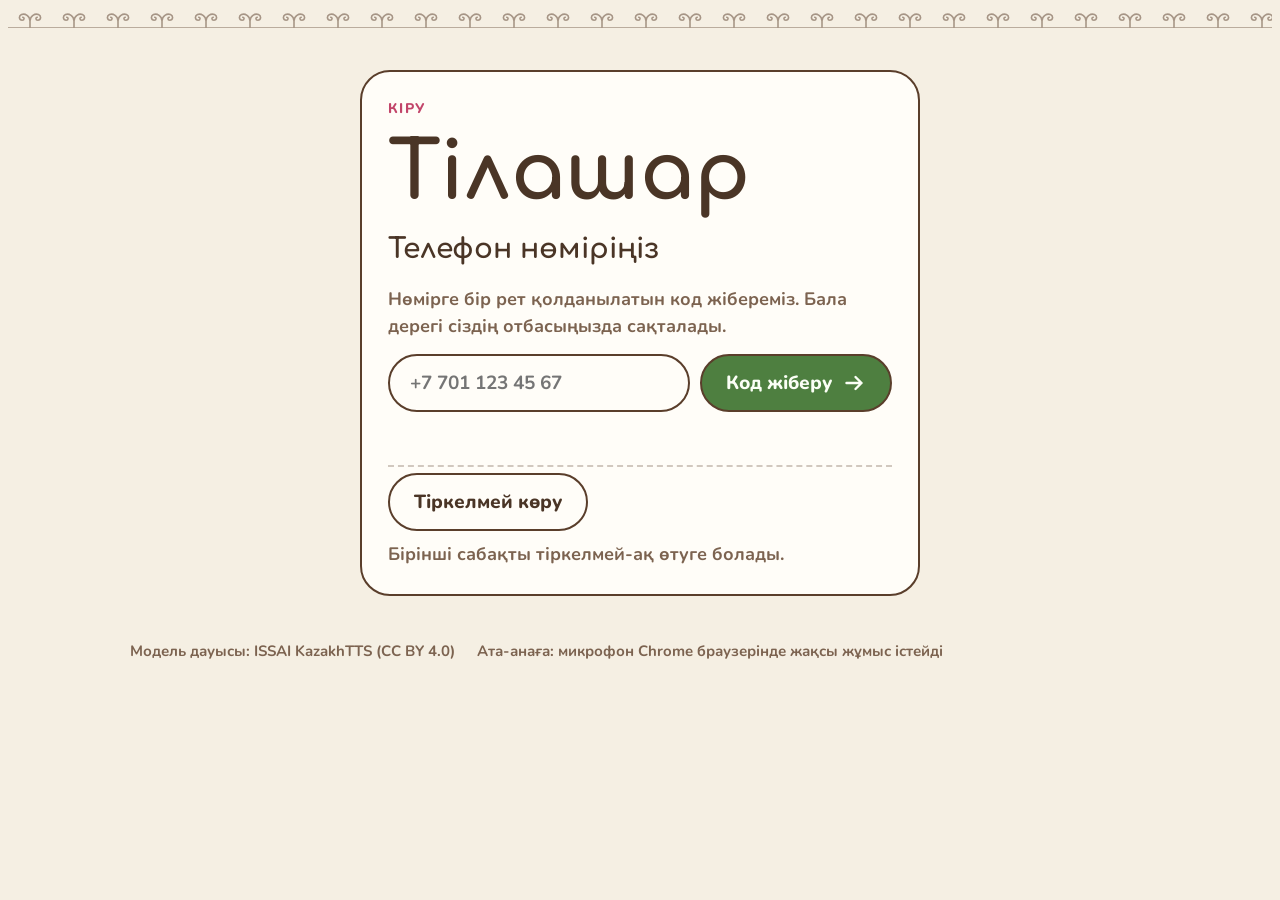
==== public/index.html @ acfb7457 "Деплой на Vercel: статика из public/, ASGI-точка входа, записи голоса в БД - web/ переименован в pub" ====
<!doctype html>
<html lang="kk">
<head>
<meta charset="utf-8">
<meta name="viewport" content="width=device-width,initial-scale=1,viewport-fit=cover">
<title>Тілашар</title>
<meta name="description" content="Балаларға арналған қазақ тілі: тыңда, қайтала, айт.">
<meta name="theme-color" content="#F5EFE3" media="(prefers-color-scheme: light)">
<meta name="theme-color" content="#221A16" media="(prefers-color-scheme: dark)">
<link rel="manifest" href="./manifest.webmanifest">
<link rel="icon" href="./icons/icon-192.svg" type="image/svg+xml">
<link rel="apple-touch-icon" href="./icons/icon-192.svg">
<link rel="preconnect" href="https://fonts.googleapis.com">
<link rel="preconnect" href="https://fonts.gstatic.com" crossorigin>
<link rel="stylesheet" href="https://fonts.googleapis.com/css2?family=Comfortaa:wght@600;700&family=Nunito:wght@600;700;800;900&display=swap">
<link rel="stylesheet" href="./styles.css">
<link rel="modulepreload" href="./src/main.js">
</head>
<body>
<div class="felt-band" aria-hidden="true"></div>
<div class="wrap">
  <main id="view" aria-live="polite"></main>
  <footer class="foot" id="foot"></footer>
</div>
<script type="module" src="./src/main.js"></script>
</body>
</html>
---- public/styles.css ----
:root{
  /* Ертегі — страница детской книги: тёплая бумага и коричневый контур */
  --ground:#F5EFE3; --surface:#FFFDF8; --surface-2:#F0E6D6;
  --ink:#4A3526; --ink-soft:#7C6350; --line:#5A3E2B; --hair:rgba(90,62,43,.28);
  --berry:#C2456A; --berry-ink:#FFF7F1; --moss:#4E7F40; --moss-ink:#FBFFF6;
  --ochre:#E9A13B; --ochre-ink:#3A2508; --ochre-text:#A96E06;
  --plum:#7E5AA0; --plum-ink:#FFF6FD; --good:#3F7F49; --star-off:#EDE2CF;
  --t-animals:#F6E3CB; --t-fruits:#F8DBD5; --t-colors:#E8E1F2; --t-numbers:#DFEDDC; --t-home:#DDE8F2; --t-nature:#E3EED6; --t-custom:#F2E1EC;
  --focus:#1B5FD1;
  /* палитра рисунков */
  --i1:#C2456A; --i2:#5B8C4A; --i3:#E9A13B; --i4:#4E86B8; --i5:#DFA96B;
  --i6:#8A5A3B; --i7:#FFF6E7; --i8:#8560A9; --i9:#8C9BB0; --i10:#EFA9B4;
  --display:"Comfortaa",system-ui,sans-serif;
  --body:"Nunito","Segoe UI",system-ui,-apple-system,sans-serif;
  --bw:2.5px;
}
@media (prefers-color-scheme: dark){
  :root:not([data-theme="light"]){
    --ground:#221A16; --surface:#2E2521; --surface-2:#3A2F28;
    --ink:#F6EBDB; --ink-soft:#C8B4A1; --line:#E9D6BC; --hair:rgba(233,214,188,.32);
    --berry:#E1789B; --berry-ink:#2A0F19; --moss:#86BE70; --moss-ink:#11240C;
    --ochre:#F2BA63; --ochre-ink:#2E1D04; --ochre-text:#F2BA63;
    --plum:#C298DE; --plum-ink:#22112E; --good:#8CC98C; --star-off:#4A3B30;
    --t-animals:#3E3122; --t-fruits:#402A2A; --t-colors:#312B3E; --t-numbers:#253522; --t-home:#22303E; --t-nature:#293620; --t-custom:#3A2A36;
    --focus:#8FB4FF;
    --i1:#E1789B; --i2:#84BD6E; --i3:#F2BA63; --i4:#7FB4DE; --i5:#E5BE90;
    --i6:#B88259; --i7:#F7ECDA; --i8:#B792DA; --i9:#AEBBCC; --i10:#F3BFC7;
  }
}
:root[data-theme="dark"]{
  --ground:#221A16; --surface:#2E2521; --surface-2:#3A2F28;
  --ink:#F6EBDB; --ink-soft:#C8B4A1; --line:#E9D6BC; --hair:rgba(233,214,188,.32);
  --berry:#E1789B; --berry-ink:#2A0F19; --moss:#86BE70; --moss-ink:#11240C;
  --ochre:#F2BA63; --ochre-ink:#2E1D04; --ochre-text:#F2BA63;
  --plum:#C298DE; --plum-ink:#22112E; --good:#8CC98C; --star-off:#4A3B30;
  --t-animals:#3E3122; --t-fruits:#402A2A; --t-colors:#312B3E; --t-numbers:#253522; --t-home:#22303E; --t-nature:#293620; --t-custom:#3A2A36;
  --focus:#8FB4FF;
  --i1:#E1789B; --i2:#84BD6E; --i3:#F2BA63; --i4:#7FB4DE; --i5:#E5BE90;
  --i6:#B88259; --i7:#F7ECDA; --i8:#B792DA; --i9:#AEBBCC; --i10:#F3BFC7;
}

*{box-sizing:border-box}
html,body{background:var(--ground);color:var(--ink)}
body{font-family:var(--body);font-size:18px;line-height:1.5;-webkit-font-smoothing:antialiased}
button,input{font:inherit;color:inherit}
.sr{position:absolute;width:1px;height:1px;overflow:hidden;clip:rect(0 0 0 0);white-space:nowrap}

/* Тонкая линия орнамента қошқар мүйіз вместо войлочной полосы */
.felt-band{height:26px;position:relative;background:var(--ground)}
.felt-band::before{content:"";position:absolute;inset:4px 0 6px;background:var(--line);opacity:.5;
  -webkit-mask:url("data:image/svg+xml,%3Csvg xmlns='http://www.w3.org/2000/svg' viewBox='0 0 44 18'%3E%3Cpath d='M22 17V10C22 5 17 2 13.5 3.6 10.3 5 11 9.3 14.2 9.3 16.6 9.3 16.6 6.3 14.7 6.3M22 10C22 5 27 2 30.5 3.6 33.7 5 33 9.3 29.8 9.3 27.4 9.3 27.4 6.3 29.3 6.3M0 17h44' fill='none' stroke='black' stroke-width='1.6' stroke-linecap='round'/%3E%3C/svg%3E") repeat-x left center/44px 18px;
  mask:url("data:image/svg+xml,%3Csvg xmlns='http://www.w3.org/2000/svg' viewBox='0 0 44 18'%3E%3Cpath d='M22 17V10C22 5 17 2 13.5 3.6 10.3 5 11 9.3 14.2 9.3 16.6 9.3 16.6 6.3 14.7 6.3M22 10C22 5 27 2 30.5 3.6 33.7 5 33 9.3 29.8 9.3 27.4 9.3 27.4 6.3 29.3 6.3M0 17h44' fill='none' stroke='black' stroke-width='1.6' stroke-linecap='round'/%3E%3C/svg%3E") repeat-x left center/44px 18px}

.wrap{max-width:1060px;margin:0 auto;padding-inline:20px;padding-block:26px 36px}

/* Лист бумаги в рамке */
.patch{position:relative;background:var(--surface);border:var(--bw) solid var(--line);border-radius:30px}

.eyebrow{margin:0;font-weight:800;font-size:14px;letter-spacing:.09em;text-transform:uppercase;color:var(--berry)}
h1{font-family:var(--display);font-weight:700;font-size:clamp(44px,8vw,80px);line-height:1.02;margin:8px 0 14px;text-wrap:balance}
h2{font-family:var(--display);font-weight:700;font-size:clamp(22px,3vw,28px);line-height:1.2;margin:0;text-wrap:balance}
h3{margin:0}

/* Рисунки */
.ill{width:70%;height:70%;display:block;overflow:visible}
.ill .f{stroke:var(--line);stroke-width:3.4;stroke-linejoin:round;paint-order:stroke fill}
.ill .l{fill:none;stroke:var(--line);stroke-width:3.4;stroke-linecap:round;stroke-linejoin:round}
.ill .l2{fill:none;stroke:var(--line);stroke-width:2.6;stroke-linecap:round}
.ill .ink{fill:var(--line)}
.ill .i1{fill:var(--i1)} .ill .i2{fill:var(--i2)} .ill .i3{fill:var(--i3)} .ill .i4{fill:var(--i4)} .ill .i5{fill:var(--i5)}
.ill .i6{fill:var(--i6)} .ill .i7{fill:var(--i7)} .ill .i8{fill:var(--i8)} .ill .i9{fill:var(--i9)} .ill .i10{fill:var(--i10)}

/* Home */
.home{display:grid;gap:34px}
.hero{display:grid;grid-template-columns:1.25fr 1fr;gap:28px;align-items:center}
.lede{font-size:clamp(19px,2.2vw,22px);max-width:32ch;color:var(--ink-soft);margin:0 0 20px;font-weight:700}
.how{display:flex;flex-wrap:wrap;align-items:center;gap:8px;list-style:none;padding:0;margin:0}
.how li{display:flex;align-items:center;gap:8px;padding:5px 16px 5px 5px;border-radius:999px;background:var(--surface);border:var(--bw) solid var(--line);font-weight:800}
.how .arrow{background:none;border:0;padding:0;color:var(--ink-soft)}
.how .arrow svg{width:18px;height:18px}
.dot{width:34px;height:34px;border-radius:50%;display:grid;place-items:center}
.dot svg{width:20px;height:20px}
.dot.s1{background:var(--moss);color:var(--moss-ink)} .dot.s2{background:var(--ochre);color:var(--ochre-ink)} .dot.s3{background:var(--berry);color:var(--berry-ink)}

.wotd{padding:24px 26px;display:grid;grid-template-columns:auto 1fr;gap:22px;align-items:center}
.wotd .plate{--plate:128px}
.wotd-body{display:grid;gap:8px;justify-items:start;min-width:0}
.wotd-word{font-weight:900;font-size:clamp(38px,5vw,52px);line-height:1.05;overflow-wrap:break-word}
.wotd-row{display:flex;flex-wrap:wrap;gap:10px}

.section-head{display:flex;flex-wrap:wrap;justify-content:space-between;align-items:baseline;gap:8px 20px}
.section-head p{margin:0;color:var(--ink-soft);font-weight:700}
.topics{display:grid;grid-template-columns:repeat(3,1fr);gap:18px}
.tile{all:unset;box-sizing:border-box;cursor:pointer;position:relative;display:grid;grid-template-columns:auto 1fr;gap:16px;align-items:center;padding:16px 20px;border:var(--bw) solid var(--line);border-radius:30px;background:var(--tint,var(--surface));transition:transform .15s ease}
.tile:hover{transform:translateY(-2px)}
.tile:active{transform:translateY(2px)}
.tile:focus-visible{outline:3px solid var(--focus);outline-offset:4px}
.tpic{width:76px;height:76px;border-radius:50%;background:var(--surface);border:var(--bw) solid var(--line);display:grid;place-items:center;font-size:38px;line-height:1}
.tpic .ill{width:74%;height:74%}
.tpic .trio{display:flex}
.tpic .trio i{width:22px;height:22px;border-radius:50%;margin-inline:-4px;border:2px solid var(--line)}
.tpic .nums{font-family:var(--display);font-weight:700;font-size:18px}
.tinfo{display:grid;gap:6px;min-width:0}
.tname{display:block;font-family:var(--display);font-weight:700;font-size:19px;line-height:1.2;overflow-wrap:break-word}
.meta{display:flex;justify-content:space-between;gap:8px;font-size:15px;font-weight:800;color:var(--ink-soft);font-variant-numeric:tabular-nums}
.meta .got{display:inline-flex;align-items:center;gap:4px}
.meta .got svg{width:16px;height:16px;fill:var(--ochre);stroke:var(--line);stroke-width:1.6}
.meter{height:10px;border-radius:99px;background:var(--surface);border:2px solid var(--line);overflow:hidden}
.meter i{display:block;height:100%;background:var(--ochre)}
.badge{justify-self:start;font-size:12px;font-weight:800;letter-spacing:.06em;text-transform:uppercase;padding:2px 10px;border-radius:99px;background:var(--plum);color:var(--plum-ink)}

.ai-band{padding:26px;display:grid;grid-template-columns:1fr 1.1fr;gap:18px 28px;align-items:center;background:var(--t-custom)}
.ai-band .eyebrow{color:var(--plum)}
.note{margin:6px 0 0;color:var(--ink-soft);font-weight:700;max-width:44ch}
.ai-form{display:grid;gap:12px}
.ai-row{display:flex;gap:10px;flex-wrap:wrap}
.ai-row input{flex:1 1 200px;min-width:0;min-height:56px;padding:0 20px;border-radius:999px;border:var(--bw) solid var(--line);background:var(--surface);font-weight:700;font-size:19px}
.ai-row input:focus-visible{outline:3px solid var(--focus);outline-offset:2px}
.chips{display:flex;flex-wrap:wrap;gap:8px}
.chip{all:unset;cursor:pointer;padding:6px 14px;border-radius:99px;background:var(--surface);border:2px solid var(--line);font-weight:800;font-size:16px}
.chip:focus-visible{outline:3px solid var(--focus);outline-offset:2px}
.status{margin:0;font-weight:800;min-height:1.5em;color:var(--plum)}

.foot{margin-top:34px;display:flex;flex-wrap:wrap;gap:6px 22px;color:var(--ink-soft);font-size:15px;font-weight:700}

/* Buttons — обведённые, без объёма */
.btn{all:unset;box-sizing:border-box;cursor:pointer;display:inline-flex;align-items:center;justify-content:center;gap:10px;min-height:58px;padding:0 24px;border-radius:999px;font-weight:800;font-size:19px;line-height:1.1;background:var(--surface);border:var(--bw) solid var(--line);color:var(--ink);transition:transform .1s ease;text-align:center}
.btn svg{width:24px;height:24px;flex:none}
.btn:hover{transform:translateY(-1px)}
.btn:active{transform:translateY(2px)}
.btn:focus-visible{outline:3px solid var(--focus);outline-offset:3px}
.btn[disabled]{opacity:.55;cursor:progress}
.btn.primary{background:var(--step,var(--moss));color:var(--step-ink,var(--moss-ink))}
.btn.plum{background:var(--plum);color:var(--plum-ink)}
.btn.red{background:var(--berry);color:var(--berry-ink)}
.btn.small{min-height:46px;font-size:17px;padding:0 18px}
.btn.ghost{background:transparent;border-color:transparent;padding:0 12px}
.btn.ghost:hover{border-color:var(--hair)}

/* Круг с картинкой */
.plate{--plate:220px;width:var(--plate);height:var(--plate);max-width:100%;border-radius:50%;background:var(--tint,var(--t-animals));border:var(--bw) solid var(--line);display:grid;place-items:center;position:relative;flex:none;overflow:hidden}
.emoji{font-size:calc(var(--plate) * .46);line-height:1}
.swatch{width:58%;height:58%;border-radius:50%;background:var(--sw);border:var(--bw) solid var(--line)}
.numpic{display:grid;justify-items:center;gap:calc(var(--plate) * .03)}
.numeral{font-family:var(--display);font-weight:700;font-size:calc(var(--plate) * .3);line-height:1}
.asyks{display:flex;flex-wrap:wrap;justify-content:center;align-items:center;gap:3px;width:calc(var(--plate) * .66)}
.asyks svg{width:var(--asz,13%);height:auto;stroke:var(--line);stroke-width:1.6}
.asyks svg:nth-child(odd){fill:var(--i1)} .asyks svg:nth-child(even){fill:var(--i3)}

/* Lesson */
.lesson{display:grid;gap:18px}
.lesson[data-step="1"]{--step:var(--moss);--step-ink:var(--moss-ink);--step-text:var(--moss)}
.lesson[data-step="2"]{--step:var(--ochre);--step-ink:var(--ochre-ink);--step-text:var(--ochre-text)}
.lesson[data-step="3"]{--step:var(--berry);--step-ink:var(--berry-ink);--step-text:var(--berry)}
.lesson-bar{display:grid;grid-template-columns:auto 1fr auto;gap:10px;align-items:center}
.steps{list-style:none;display:flex;justify-content:center;align-items:center;margin:0;padding:0}
.steps li{display:flex;align-items:center;gap:8px;font-weight:800;color:var(--ink-soft)}
.steps li+li::before{content:"";width:clamp(14px,5vw,46px);border-top:2.5px dashed var(--hair);margin-inline:8px}
.steps .ic{width:42px;height:42px;border-radius:50%;display:grid;place-items:center;background:var(--surface);border:var(--bw) solid var(--line);color:var(--ink-soft)}
.steps .ic svg{width:22px;height:22px}
.steps li.on{color:var(--ink)}
.steps li.on .ic{background:var(--step);color:var(--step-ink)}
.steps li.done .ic{background:var(--good);color:var(--surface)}
.count{white-space:nowrap;font-weight:800;font-variant-numeric:tabular-nums;color:var(--ink-soft);padding-inline:8px}
.thread{height:10px;border-radius:99px;background:var(--surface);border:2px solid var(--line);overflow:hidden}
.thread i{display:block;height:100%;background:var(--step);transition:width .4s ease}

.stage{display:grid;justify-items:center;text-align:center;gap:14px;padding:clamp(22px,4vw,36px) 20px 32px}
.word{font-weight:900;font-size:clamp(50px,11vw,104px);line-height:1.05;display:flex;flex-wrap:wrap;justify-content:center;align-items:baseline;margin-top:4px}
.syl{border-bottom:6px solid transparent;padding-bottom:2px;transition:color .12s,border-color .12s}
.syl.lit{color:var(--step-text);border-bottom-color:var(--step)}
.sep{display:none;color:var(--hair);padding-inline:.08em}
.word.split .sep{display:inline}
.say{font-size:clamp(21px,2.6vw,26px);font-weight:800;margin:0;min-height:1.5em;text-wrap:balance;max-width:30ch}
.heard{margin:0;color:var(--ink-soft);min-height:1.5em;font-weight:700;max-width:46ch}
.tip{margin:0;padding:10px 18px;border-radius:18px;background:var(--surface-2);border:2px solid var(--hair);font-weight:800;max-width:44ch;text-wrap:balance}
.tip[hidden]{display:none}
.actions{display:flex;flex-wrap:wrap;gap:12px;justify-content:center;align-items:center;min-height:62px}
.turn{width:min(280px,72%);height:14px;border-radius:99px;background:var(--surface);border:2px solid var(--line);overflow:hidden}
.turn i{display:block;height:100%;background:var(--step);transform-origin:left center;animation:drain linear forwards}
@keyframes drain{from{transform:scaleX(1)}to{transform:scaleX(0)}}

.mic-zone{display:grid;justify-items:center;gap:12px}
.mic{all:unset;cursor:pointer;width:132px;height:132px;border-radius:50%;background:var(--berry);color:var(--berry-ink);border:3px solid var(--line);display:grid;place-items:center;position:relative;transition:transform .1s}
.mic svg{width:56px;height:56px}
.mic:active{transform:translateY(3px)}
.mic:focus-visible{outline:3px solid var(--focus);outline-offset:6px}
.mic.live::before{content:"";position:absolute;inset:-12px;border-radius:50%;border:3px solid var(--berry);animation:ring 1.2s ease-out infinite}
@keyframes ring{from{transform:scale(.9);opacity:.9}to{transform:scale(1.35);opacity:0}}
.mic-label{font-weight:800;color:var(--ink-soft);margin:0}
.stars{display:flex;gap:10px}
.stars svg{width:50px;height:50px;fill:var(--star-off);stroke:var(--line);stroke-width:1.6;stroke-linejoin:round}
.stars svg.on{fill:var(--ochre);animation:pop .45s cubic-bezier(.3,1.6,.5,1) both}
.stars svg.on:nth-child(2){animation-delay:.12s} .stars svg.on:nth-child(3){animation-delay:.24s}
@keyframes pop{from{transform:scale(.2) rotate(-30deg)}to{transform:scale(1) rotate(0)}}

/* Results */
.res-total{display:flex;align-items:center;gap:10px;font-family:var(--display);font-weight:700;font-size:clamp(32px,5vw,44px);font-variant-numeric:tabular-nums}
.res-total svg{width:44px;height:44px;fill:var(--ochre);stroke:var(--line);stroke-width:1.6}
.res-list{list-style:none;padding:0;margin:0;display:grid;grid-template-columns:repeat(auto-fill,minmax(210px,1fr));gap:12px;width:100%;text-align:left}
.res-list li{display:flex;align-items:center;gap:12px;padding:8px 14px 8px 8px;background:var(--surface-2);border:2px solid var(--hair);border-radius:22px}
.res-list .plate{--plate:52px;border-width:2px}
.res-list b{display:block;font-size:20px;line-height:1.15;overflow-wrap:break-word}
.mini{display:flex;gap:2px}
.mini svg{width:18px;height:18px;fill:var(--star-off);stroke:var(--line);stroke-width:1.6}
.mini svg.on{fill:var(--ochre)}
.mini .said{font-size:14px;font-weight:800;color:var(--good)}
.teacher{width:100%;max-width:640px;text-align:left;padding:20px 24px;border-radius:26px;background:var(--t-custom);border:2px solid var(--line);display:grid;gap:10px}
.teacher[hidden]{display:none}
.teacher .eyebrow{color:var(--plum)}
.teacher p{margin:0;font-weight:700}
.teacher .praise{font-size:21px;font-weight:800}
.teacher .wait{color:var(--ink-soft)}

/* Parent voice */
.parent-band{padding:26px;display:grid;grid-template-columns:1.2fr 1fr;gap:18px 28px;align-items:center}
.parent-band .eyebrow,.studio-head .eyebrow{color:var(--berry)}
.pb-side{display:grid;gap:10px}
.pb-count{margin:0;font-weight:800;color:var(--ink-soft);font-variant-numeric:tabular-nums}
.pb-count b{font-family:var(--display);font-size:32px;color:var(--ink);margin-right:4px}
.pb-side .btn{justify-self:start}
.studio{display:grid;gap:18px}
.studio-head{padding:26px;display:grid;grid-template-columns:1.2fr 1fr;gap:18px 28px;align-items:start}
.studio-ctrl{display:grid;gap:12px;align-content:start}
.mic-state{display:flex;align-items:center;gap:10px;font-weight:800;margin:0}
.mic-state .led{width:12px;height:12px;border-radius:50%;background:var(--star-off);border:2px solid var(--line);flex:none}
.mic-state.on .led{background:var(--good)}
.level{height:12px;border-radius:99px;background:var(--surface);border:2px solid var(--line);overflow:hidden}
.level i{display:block;height:100%;width:0;background:var(--good);transition:width .06s linear}
.switch{display:flex;gap:10px;align-items:flex-start;font-weight:700;cursor:pointer;line-height:1.35}
.switch input{width:22px;height:22px;margin:1px 0 0;accent-color:var(--moss);flex:none}
.studio-ctrl .status{color:var(--ink)}
.tabs{display:flex;flex-wrap:wrap;gap:8px}
.tabs .chip{display:inline-flex;align-items:baseline;gap:8px}
.tabs .chip small{font-size:14px;font-weight:800;color:var(--ink-soft);font-variant-numeric:tabular-nums}
.tabs .chip[aria-pressed="true"]{background:var(--ink);color:var(--ground);border-color:var(--ink)}
.tabs .chip[aria-pressed="true"] small{color:inherit;opacity:.75}
.rec-list{list-style:none;margin:0;padding:0;display:grid;grid-template-columns:repeat(2,1fr);gap:12px}
.rec-row{display:grid;grid-template-columns:auto minmax(min-content,1fr) auto;gap:14px;align-items:center;padding:10px 14px 10px 10px;border-radius:26px;background:var(--surface);border:2px solid var(--hair)}
.rec-row.has{border-color:var(--line)}
.rec-row .plate{--plate:58px;border-width:2px}
.quote{font-family:var(--display);font-weight:700;font-size:24px;line-height:1;color:var(--plum)}
.rec-word{min-width:0}
.rec-word b{display:block;font-size:22px;font-weight:900;line-height:1.15;overflow-wrap:break-word}
.rec-word small{display:block;white-space:nowrap;font-size:14px;font-weight:800;color:var(--ink-soft)}
.rec-row.has .rec-word small{color:var(--good)}
.rec-row.recording{border-color:var(--berry);box-shadow:0 0 0 2px var(--berry)}
.rec-row.recording .rec-word small{color:var(--berry)}
.rec-actions{display:flex;gap:6px;align-items:center}
.rec-btn.btn{min-height:44px;font-size:16px;padding:0 14px;background:var(--berry);color:var(--berry-ink)}
.rec-btn.btn svg{width:20px;height:20px}
.rec-row.recording .rec-btn{background:var(--ink);color:var(--ground)}
.icon-btn{all:unset;box-sizing:border-box;cursor:pointer;width:44px;height:44px;border-radius:50%;display:grid;place-items:center;background:var(--surface);border:2px solid var(--line);color:var(--ink);flex:none}
.icon-btn svg{width:22px;height:22px}
.icon-btn[disabled]{opacity:.35;cursor:default}
.icon-btn:focus-visible,.icon-btn:focus-within{outline:3px solid var(--focus);outline-offset:2px}

.confetti{position:fixed;inset:0;pointer-events:none;z-index:50;width:100%;height:100%}

@media (max-width:860px){.topics{grid-template-columns:repeat(2,1fr)}.ai-band,.parent-band,.studio-head{grid-template-columns:1fr}.rec-list{grid-template-columns:1fr}}
@media (max-width:760px){.hero{grid-template-columns:1fr}}
@media (max-width:560px){
  .topics{grid-template-columns:1fr}
  .steps .lbl{display:none}
  .wotd{grid-template-columns:1fr;justify-items:center;text-align:center}
  .wotd-body{justify-items:center}
  .plate{--plate:180px}
  .wotd .plate{--plate:120px}
  .btn{font-size:18px;padding:0 18px}
}
@media (max-width:480px){.rec-row{grid-template-columns:auto 1fr}.rec-actions{grid-column:1/-1;justify-content:flex-end}}
@media (prefers-reduced-motion: reduce){
  *,*::before,*::after{animation-duration:.01ms !important;animation-iteration-count:1 !important;transition:none !important}
  .turn i{animation-duration:var(--dur) !important}
}

/* ——— Экраны входа, выбора ребёнка и дня. Новые классы, старые не тронуты;
       цвета берутся из тех же токенов палитры. ——— */
.gate-wrap{display:grid;justify-items:center;padding-block:10px}
.gate{width:min(560px,100%);padding:26px;display:grid;gap:14px;justify-items:stretch}
.gate h1{margin:0 0 4px}
.gate h2{margin:0}
.gate .note{max-width:none}
.gate-foot{display:flex;flex-wrap:wrap;align-items:center;gap:10px 16px;padding-top:6px;border-top:2px dashed var(--hair)}
.gate-foot .note{margin:0}
.gate-q{font-family:var(--display);font-weight:700;font-size:26px;align-self:center;padding-inline:4px;font-variant-numeric:tabular-nums}
.field{border:0;margin:0;padding:0;display:grid;gap:8px}
.field legend{padding:0;font-weight:800;color:var(--ink-soft);font-size:15px;letter-spacing:.04em;text-transform:uppercase}
.chips .chip[aria-pressed="true"]{background:var(--ink);color:var(--ground);border-color:var(--ink)}

.kids{display:flex;flex-wrap:wrap;gap:12px}
.kids-grid{display:grid;grid-template-columns:repeat(auto-fill,minmax(150px,1fr));gap:16px}
.kid{all:unset;box-sizing:border-box;cursor:pointer;display:grid;justify-items:center;gap:6px;padding:14px 12px;border:var(--bw) solid var(--line);border-radius:30px;background:var(--surface);text-align:center;transition:transform .15s ease}
.kid:hover{transform:translateY(-2px)}
.kid:active{transform:translateY(2px)}
.kid:focus-visible{outline:3px solid var(--focus);outline-offset:4px}
.kid .plate{--plate:88px}
.kid b{font-family:var(--display);font-weight:700;font-size:19px;line-height:1.2;overflow-wrap:break-word}
.kid small{font-weight:800;font-size:14px;color:var(--ink-soft)}
.kid[aria-pressed="true"]{background:var(--surface-2);box-shadow:0 0 0 2px var(--line)}
.kid.add .plate{background:var(--t-custom)}
.kid.add .plate svg{width:44%;height:44%;color:var(--ink)}
.kids .kid{padding:8px}
.kids .kid .plate{--plate:64px}
.kid-mini{display:inline-grid;place-items:center;width:28px;height:28px;border-radius:50%;border:2px solid var(--line);background:var(--surface);overflow:hidden;flex:none}
.kid-mini .ill{width:86%;height:86%}

.day{display:grid;gap:8px;margin:0 0 18px;max-width:30ch}
.streakline{display:flex;align-items:center;gap:8px;margin:0;font-weight:800;color:var(--ink-soft)}
.streakline svg{width:24px;height:24px;color:var(--berry);flex:none}
.streakline b{font-family:var(--display);font-weight:700;font-size:20px;color:var(--ink)}
.day .pb-count{font-size:16px}
.btn.big{min-height:72px;font-size:23px;padding:0 34px;margin-bottom:16px}
@media (max-width:560px){.btn.big{width:100%;font-size:21px}}
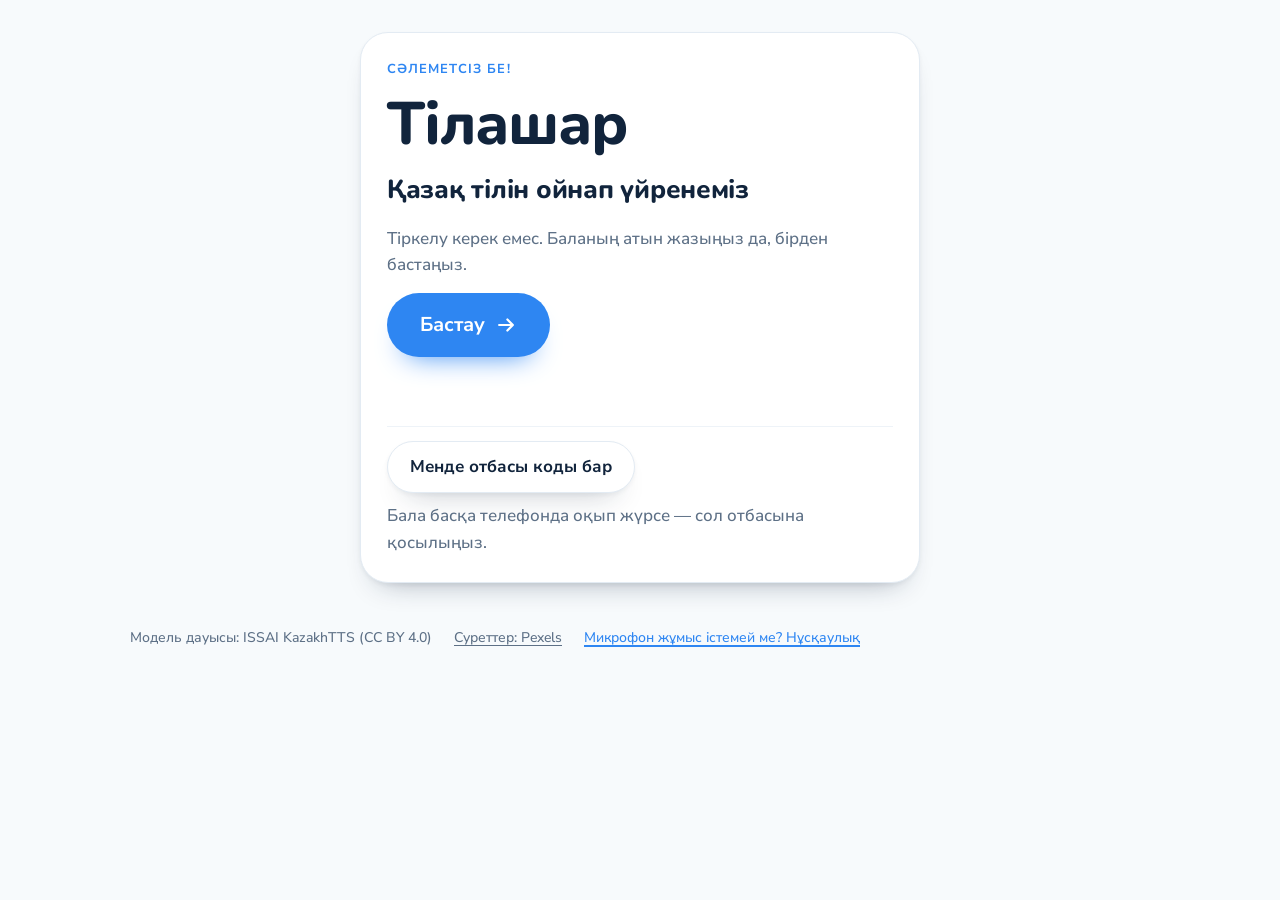
==== commit a138156b: "Move the app to a light modern look Replaces the storybook theme: no paper ground, no thick brown ou" ====
--- a/public/index.html
+++ b/public/index.html
@@ -5,19 +5,18 @@
 <meta name="viewport" content="width=device-width,initial-scale=1,viewport-fit=cover">
 <title>Тілашар</title>
 <meta name="description" content="Балаларға арналған қазақ тілі: тыңда, қайтала, айт.">
-<meta name="theme-color" content="#F5EFE3" media="(prefers-color-scheme: light)">
-<meta name="theme-color" content="#221A16" media="(prefers-color-scheme: dark)">
+<meta name="theme-color" content="#F7FAFC" media="(prefers-color-scheme: light)">
+<meta name="theme-color" content="#0C1420" media="(prefers-color-scheme: dark)">
 <link rel="manifest" href="./manifest.webmanifest">
 <link rel="icon" href="./icons/icon-192.svg" type="image/svg+xml">
 <link rel="apple-touch-icon" href="./icons/icon-192.svg">
 <link rel="preconnect" href="https://fonts.googleapis.com">
 <link rel="preconnect" href="https://fonts.gstatic.com" crossorigin>
-<link rel="stylesheet" href="https://fonts.googleapis.com/css2?family=Comfortaa:wght@600;700&family=Nunito:wght@600;700;800;900&display=swap">
+<link rel="stylesheet" href="https://fonts.googleapis.com/css2?family=Nunito:wght@600;700;800;900&family=Nunito+Sans:wght@400;600;700&display=swap">
 <link rel="stylesheet" href="./styles.css">
 <link rel="modulepreload" href="./src/main.js">
 </head>
 <body>
-<div class="felt-band" aria-hidden="true"></div>
 <div class="wrap">
   <main id="view" aria-live="polite"></main>
   <footer class="foot" id="foot"></footer>
--- a/public/styles.css
+++ b/public/styles.css
@@ -1,257 +1,267 @@
+/* Тілашар — светлая детская тема.
+   Синий герой, жёлтое пятно, коралловые кнопки, мягкие волны — как на согласованном макете.
+   Шрифт Nunito: все казахские буквы родные, без подмены другим шрифтом. */
+
 :root{
-  /* Ертегі — страница детской книги: тёплая бумага и коричневый контур */
-  --ground:#F5EFE3; --surface:#FFFDF8; --surface-2:#F0E6D6;
-  --ink:#4A3526; --ink-soft:#7C6350; --line:#5A3E2B; --hair:rgba(90,62,43,.28);
-  --berry:#C2456A; --berry-ink:#FFF7F1; --moss:#4E7F40; --moss-ink:#FBFFF6;
-  --ochre:#E9A13B; --ochre-ink:#3A2508; --ochre-text:#A96E06;
-  --plum:#7E5AA0; --plum-ink:#FFF6FD; --good:#3F7F49; --star-off:#EDE2CF;
-  --t-animals:#F6E3CB; --t-fruits:#F8DBD5; --t-colors:#E8E1F2; --t-numbers:#DFEDDC; --t-home:#DDE8F2; --t-nature:#E3EED6; --t-custom:#F2E1EC;
+  color-scheme: light;
+  --ground:#F7FAFC; --surface:#FFFFFF; --surface-2:#EAF4FF;
+  --ink:#11243C; --ink-soft:#5D7086; --line:#E3EBF3; --hair:#EEF3F8;
+
+  --blue:#2E86F2; --blue-deep:#1B62C4; --yellow:#FFD84D; --cream:#FFF7EC;
+  --moss:#2E86F2; --moss-ink:#FFFFFF;          /* основное действие */
+  --berry:#FF6B85; --berry-ink:#FFFFFF;        /* микрофон и запись */
+  --ochre:#FFD84D; --ochre-ink:#3A2A00; --ochre-text:#B07C00;   /* звёзды и прогресс */
+  --plum:#2FB3A3; --plum-ink:#FFFFFF;          /* подсказки учителя */
+  --good:#2FB3A3; --star-off:#E3EBF3;
+
+  --t-animals:#FFF4CF; --t-fruits:#FFE7EB; --t-colors:#EEECFF; --t-numbers:#E1F6F2;
+  --t-home:#EAF4FF; --t-nature:#E8F7DF; --t-custom:#FFEFE2;
   --focus:#1B5FD1;
-  /* палитра рисунков */
-  --i1:#C2456A; --i2:#5B8C4A; --i3:#E9A13B; --i4:#4E86B8; --i5:#DFA96B;
-  --i6:#8A5A3B; --i7:#FFF6E7; --i8:#8560A9; --i9:#8C9BB0; --i10:#EFA9B4;
-  --display:"Comfortaa",system-ui,sans-serif;
-  --body:"Nunito","Segoe UI",system-ui,-apple-system,sans-serif;
-  --bw:2.5px;
+
+  --sh-1:0 2px 4px rgba(17,36,60,.05), 0 16px 30px -20px rgba(17,36,60,.45);
+  --sh-2:0 4px 10px rgba(17,36,60,.07), 0 26px 50px -28px rgba(17,36,60,.55);
+  --r-xl:28px; --r-lg:22px; --r-md:14px;
+
+  --display:"Nunito",system-ui,sans-serif;
+  --body:"Nunito Sans","Segoe UI",system-ui,-apple-system,sans-serif;
+  --bw:1.5px;
 }
 @media (prefers-color-scheme: dark){
   :root:not([data-theme="light"]){
-    --ground:#221A16; --surface:#2E2521; --surface-2:#3A2F28;
-    --ink:#F6EBDB; --ink-soft:#C8B4A1; --line:#E9D6BC; --hair:rgba(233,214,188,.32);
-    --berry:#E1789B; --berry-ink:#2A0F19; --moss:#86BE70; --moss-ink:#11240C;
-    --ochre:#F2BA63; --ochre-ink:#2E1D04; --ochre-text:#F2BA63;
-    --plum:#C298DE; --plum-ink:#22112E; --good:#8CC98C; --star-off:#4A3B30;
-    --t-animals:#3E3122; --t-fruits:#402A2A; --t-colors:#312B3E; --t-numbers:#253522; --t-home:#22303E; --t-nature:#293620; --t-custom:#3A2A36;
+    color-scheme: dark;
+    --ground:#0B1726; --surface:#132235; --surface-2:#1B2F46;
+    --ink:#EAF2FA; --ink-soft:#9DB2C6; --line:#25394F; --hair:#1D3047;
+    --blue:#4D9BFF; --blue-deep:#2E86F2; --yellow:#FFD84D; --cream:#1E2A3A;
+    --moss:#4D9BFF; --moss-ink:#04182E;
+    --berry:#FF8194; --berry-ink:#33070F;
+    --ochre:#FFD84D; --ochre-ink:#2B1F00; --ochre-text:#FFD84D;
+    --plum:#4FD1C0; --plum-ink:#04231F;
+    --good:#4FD1C0; --star-off:#2A3A4B;
+    --t-animals:#2E2716; --t-fruits:#31202A; --t-colors:#232144; --t-numbers:#16302C;
+    --t-home:#16273E; --t-nature:#1C2E1B; --t-custom:#32251C;
     --focus:#8FB4FF;
-    --i1:#E1789B; --i2:#84BD6E; --i3:#F2BA63; --i4:#7FB4DE; --i5:#E5BE90;
-    --i6:#B88259; --i7:#F7ECDA; --i8:#B792DA; --i9:#AEBBCC; --i10:#F3BFC7;
+    --sh-1:0 1px 2px rgba(0,0,0,.4), 0 10px 24px -16px rgba(0,0,0,.8);
+    --sh-2:0 2px 8px rgba(0,0,0,.45), 0 24px 48px -28px rgba(0,0,0,.9);
   }
 }
 :root[data-theme="dark"]{
-  --ground:#221A16; --surface:#2E2521; --surface-2:#3A2F28;
-  --ink:#F6EBDB; --ink-soft:#C8B4A1; --line:#E9D6BC; --hair:rgba(233,214,188,.32);
-  --berry:#E1789B; --berry-ink:#2A0F19; --moss:#86BE70; --moss-ink:#11240C;
-  --ochre:#F2BA63; --ochre-ink:#2E1D04; --ochre-text:#F2BA63;
-  --plum:#C298DE; --plum-ink:#22112E; --good:#8CC98C; --star-off:#4A3B30;
-  --t-animals:#3E3122; --t-fruits:#402A2A; --t-colors:#312B3E; --t-numbers:#253522; --t-home:#22303E; --t-nature:#293620; --t-custom:#3A2A36;
+  color-scheme: dark;
+  --ground:#0B1726; --surface:#132235; --surface-2:#1B2F46;
+  --ink:#EAF2FA; --ink-soft:#9DB2C6; --line:#25394F; --hair:#1D3047;
+  --blue:#4D9BFF; --blue-deep:#2E86F2; --yellow:#FFD84D; --cream:#1E2A3A;
+  --moss:#4D9BFF; --moss-ink:#04182E;
+  --berry:#FF8194; --berry-ink:#33070F;
+  --ochre:#FFD84D; --ochre-ink:#2B1F00; --ochre-text:#FFD84D;
+  --plum:#4FD1C0; --plum-ink:#04231F;
+  --good:#4FD1C0; --star-off:#2A3A4B;
+  --t-animals:#2E2716; --t-fruits:#31202A; --t-colors:#232144; --t-numbers:#16302C;
+  --t-home:#16273E; --t-nature:#1C2E1B; --t-custom:#32251C;
   --focus:#8FB4FF;
-  --i1:#E1789B; --i2:#84BD6E; --i3:#F2BA63; --i4:#7FB4DE; --i5:#E5BE90;
-  --i6:#B88259; --i7:#F7ECDA; --i8:#B792DA; --i9:#AEBBCC; --i10:#F3BFC7;
+  --sh-1:0 1px 2px rgba(0,0,0,.4), 0 10px 24px -16px rgba(0,0,0,.8);
+  --sh-2:0 2px 8px rgba(0,0,0,.45), 0 24px 48px -28px rgba(0,0,0,.9);
 }
 
 *{box-sizing:border-box}
 html,body{background:var(--ground);color:var(--ink)}
-body{font-family:var(--body);font-size:18px;line-height:1.5;-webkit-font-smoothing:antialiased}
-button,input{font:inherit;color:inherit}
+body{margin:0;font-family:var(--body);font-size:17px;line-height:1.55;-webkit-font-smoothing:antialiased}
+button,input,textarea{font:inherit;color:inherit}
+[hidden]{display:none !important}   /* иначе класс с display:grid перебивает атрибут */
 .sr{position:absolute;width:1px;height:1px;overflow:hidden;clip:rect(0 0 0 0);white-space:nowrap}
 
-/* Тонкая линия орнамента қошқар мүйіз вместо войлочной полосы */
-.felt-band{height:26px;position:relative;background:var(--ground)}
-.felt-band::before{content:"";position:absolute;inset:4px 0 6px;background:var(--line);opacity:.5;
-  -webkit-mask:url("data:image/svg+xml,%3Csvg xmlns='http://www.w3.org/2000/svg' viewBox='0 0 44 18'%3E%3Cpath d='M22 17V10C22 5 17 2 13.5 3.6 10.3 5 11 9.3 14.2 9.3 16.6 9.3 16.6 6.3 14.7 6.3M22 10C22 5 27 2 30.5 3.6 33.7 5 33 9.3 29.8 9.3 27.4 9.3 27.4 6.3 29.3 6.3M0 17h44' fill='none' stroke='black' stroke-width='1.6' stroke-linecap='round'/%3E%3C/svg%3E") repeat-x left center/44px 18px;
-  mask:url("data:image/svg+xml,%3Csvg xmlns='http://www.w3.org/2000/svg' viewBox='0 0 44 18'%3E%3Cpath d='M22 17V10C22 5 17 2 13.5 3.6 10.3 5 11 9.3 14.2 9.3 16.6 9.3 16.6 6.3 14.7 6.3M22 10C22 5 27 2 30.5 3.6 33.7 5 33 9.3 29.8 9.3 27.4 9.3 27.4 6.3 29.3 6.3M0 17h44' fill='none' stroke='black' stroke-width='1.6' stroke-linecap='round'/%3E%3C/svg%3E") repeat-x left center/44px 18px}
-
-.wrap{max-width:1060px;margin:0 auto;padding-inline:20px;padding-block:26px 36px}
-
-/* Лист бумаги в рамке */
-.patch{position:relative;background:var(--surface);border:var(--bw) solid var(--line);border-radius:30px}
-
-.eyebrow{margin:0;font-weight:800;font-size:14px;letter-spacing:.09em;text-transform:uppercase;color:var(--berry)}
-h1{font-family:var(--display);font-weight:700;font-size:clamp(44px,8vw,80px);line-height:1.02;margin:8px 0 14px;text-wrap:balance}
-h2{font-family:var(--display);font-weight:700;font-size:clamp(22px,3vw,28px);line-height:1.2;margin:0;text-wrap:balance}
-h3{margin:0}
-
-/* Рисунки */
-.ill{width:70%;height:70%;display:block;overflow:visible}
-.ill .f{stroke:var(--line);stroke-width:3.4;stroke-linejoin:round;paint-order:stroke fill}
-.ill .l{fill:none;stroke:var(--line);stroke-width:3.4;stroke-linecap:round;stroke-linejoin:round}
-.ill .l2{fill:none;stroke:var(--line);stroke-width:2.6;stroke-linecap:round}
-.ill .ink{fill:var(--line)}
-.ill .i1{fill:var(--i1)} .ill .i2{fill:var(--i2)} .ill .i3{fill:var(--i3)} .ill .i4{fill:var(--i4)} .ill .i5{fill:var(--i5)}
-.ill .i6{fill:var(--i6)} .ill .i7{fill:var(--i7)} .ill .i8{fill:var(--i8)} .ill .i9{fill:var(--i9)} .ill .i10{fill:var(--i10)}
+.wrap{max-width:1060px;margin:0 auto;padding-inline:20px;padding-block:22px 40px}
+
+/* Карточка */
+.patch{position:relative;background:var(--surface);border:var(--bw) solid var(--line);border-radius:var(--r-xl);box-shadow:var(--sh-1)}
+
+.eyebrow{margin:0;font-weight:700;font-size:13px;letter-spacing:.08em;text-transform:uppercase;color:var(--moss)}
+h1{font-family:var(--display);font-weight:800;letter-spacing:-.02em;font-size:clamp(34px,6.5vw,60px);line-height:1.04;margin:6px 0 14px;text-wrap:balance}
+h2{font-family:var(--display);font-weight:800;letter-spacing:-.01em;font-size:clamp(20px,2.6vw,26px);line-height:1.25;margin:0;text-wrap:balance}
+h3{margin:0;font-family:var(--display);font-weight:800}
 
 /* Home */
-.home{display:grid;gap:34px}
+.home{display:grid;gap:30px}
 .hero{display:grid;grid-template-columns:1.25fr 1fr;gap:28px;align-items:center}
-.lede{font-size:clamp(19px,2.2vw,22px);max-width:32ch;color:var(--ink-soft);margin:0 0 20px;font-weight:700}
+.lede{font-size:clamp(17px,2vw,20px);max-width:34ch;color:var(--ink-soft);margin:0 0 20px;font-weight:500}
 .how{display:flex;flex-wrap:wrap;align-items:center;gap:8px;list-style:none;padding:0;margin:0}
-.how li{display:flex;align-items:center;gap:8px;padding:5px 16px 5px 5px;border-radius:999px;background:var(--surface);border:var(--bw) solid var(--line);font-weight:800}
+.how li{display:flex;align-items:center;gap:8px;padding:5px 16px 5px 5px;border-radius:999px;background:var(--surface);border:var(--bw) solid var(--line);font-weight:700;font-size:15px}
 .how .arrow{background:none;border:0;padding:0;color:var(--ink-soft)}
-.how .arrow svg{width:18px;height:18px}
-.dot{width:34px;height:34px;border-radius:50%;display:grid;place-items:center}
-.dot svg{width:20px;height:20px}
+.how .arrow svg{width:16px;height:16px}
+.dot{width:32px;height:32px;border-radius:50%;display:grid;place-items:center}
+.dot svg{width:18px;height:18px}
 .dot.s1{background:var(--moss);color:var(--moss-ink)} .dot.s2{background:var(--ochre);color:var(--ochre-ink)} .dot.s3{background:var(--berry);color:var(--berry-ink)}
 
-.wotd{padding:24px 26px;display:grid;grid-template-columns:auto 1fr;gap:22px;align-items:center}
-.wotd .plate{--plate:128px}
-.wotd-body{display:grid;gap:8px;justify-items:start;min-width:0}
-.wotd-word{font-weight:900;font-size:clamp(38px,5vw,52px);line-height:1.05;overflow-wrap:break-word}
+.wotd{padding:22px 24px;display:grid;grid-template-columns:auto 1fr;gap:22px;align-items:center}
+.wotd .plate{--plate:124px}
+.wotd-body{display:grid;gap:10px;justify-items:start;min-width:0}
+.wotd-word{font-family:var(--display);font-weight:800;letter-spacing:-.02em;font-size:clamp(34px,5vw,48px);line-height:1.05;overflow-wrap:break-word}
 .wotd-row{display:flex;flex-wrap:wrap;gap:10px}
 
 .section-head{display:flex;flex-wrap:wrap;justify-content:space-between;align-items:baseline;gap:8px 20px}
-.section-head p{margin:0;color:var(--ink-soft);font-weight:700}
-.topics{display:grid;grid-template-columns:repeat(3,1fr);gap:18px}
-.tile{all:unset;box-sizing:border-box;cursor:pointer;position:relative;display:grid;grid-template-columns:auto 1fr;gap:16px;align-items:center;padding:16px 20px;border:var(--bw) solid var(--line);border-radius:30px;background:var(--tint,var(--surface));transition:transform .15s ease}
-.tile:hover{transform:translateY(-2px)}
-.tile:active{transform:translateY(2px)}
-.tile:focus-visible{outline:3px solid var(--focus);outline-offset:4px}
-.tpic{width:76px;height:76px;border-radius:50%;background:var(--surface);border:var(--bw) solid var(--line);display:grid;place-items:center;font-size:38px;line-height:1}
-.tpic .ill{width:74%;height:74%}
+.section-head p{margin:0;color:var(--ink-soft);font-weight:500}
+.topics{display:grid;grid-template-columns:repeat(3,1fr);gap:16px}
+.tile{all:unset;box-sizing:border-box;cursor:pointer;position:relative;display:grid;grid-template-columns:auto 1fr;gap:16px;align-items:center;padding:14px 18px;border:var(--bw) solid var(--line);border-radius:var(--r-xl);background:var(--surface);box-shadow:var(--sh-1);transition:transform .15s ease, box-shadow .15s ease}
+.tile:hover{transform:translateY(-2px);box-shadow:var(--sh-2)}
+.tile:active{transform:translateY(0)}
+.tile:focus-visible{outline:3px solid var(--focus);outline-offset:3px}
+.tpic{width:72px;height:72px;border-radius:var(--r-lg);background:var(--tint,var(--surface-2));display:grid;place-items:center;font-size:36px;line-height:1;overflow:hidden;flex:none}
 .tpic .trio{display:flex}
-.tpic .trio i{width:22px;height:22px;border-radius:50%;margin-inline:-4px;border:2px solid var(--line)}
-.tpic .nums{font-family:var(--display);font-weight:700;font-size:18px}
-.tinfo{display:grid;gap:6px;min-width:0}
-.tname{display:block;font-family:var(--display);font-weight:700;font-size:19px;line-height:1.2;overflow-wrap:break-word}
-.meta{display:flex;justify-content:space-between;gap:8px;font-size:15px;font-weight:800;color:var(--ink-soft);font-variant-numeric:tabular-nums}
+.tpic .trio i{width:20px;height:20px;border-radius:50%;margin-inline:-4px;box-shadow:0 0 0 2px var(--surface)}
+.tpic .nums{font-family:var(--display);font-weight:800;font-size:18px}
+.tinfo{display:grid;gap:8px;min-width:0}
+.tname{display:block;font-family:var(--display);font-weight:800;font-size:18px;line-height:1.2;overflow-wrap:break-word}
+.meta{display:flex;justify-content:space-between;gap:8px;font-size:14px;font-weight:600;color:var(--ink-soft);font-variant-numeric:tabular-nums}
 .meta .got{display:inline-flex;align-items:center;gap:4px}
-.meta .got svg{width:16px;height:16px;fill:var(--ochre);stroke:var(--line);stroke-width:1.6}
-.meter{height:10px;border-radius:99px;background:var(--surface);border:2px solid var(--line);overflow:hidden}
-.meter i{display:block;height:100%;background:var(--ochre)}
-.badge{justify-self:start;font-size:12px;font-weight:800;letter-spacing:.06em;text-transform:uppercase;padding:2px 10px;border-radius:99px;background:var(--plum);color:var(--plum-ink)}
-
-.ai-band{padding:26px;display:grid;grid-template-columns:1fr 1.1fr;gap:18px 28px;align-items:center;background:var(--t-custom)}
+.meta .got svg{width:15px;height:15px;fill:var(--ochre);stroke:none}
+.meter{height:8px;border-radius:99px;background:var(--surface-2);overflow:hidden}
+.meter i{display:block;height:100%;border-radius:99px;background:var(--ochre);transition:width .4s ease}
+.badge{justify-self:start;font-size:11px;font-weight:700;letter-spacing:.06em;text-transform:uppercase;padding:3px 10px;border-radius:99px;background:var(--plum);color:var(--plum-ink)}
+
+.ai-band{padding:24px;display:grid;grid-template-columns:1fr 1.1fr;gap:18px 28px;align-items:center;background:var(--surface)}
 .ai-band .eyebrow{color:var(--plum)}
-.note{margin:6px 0 0;color:var(--ink-soft);font-weight:700;max-width:44ch}
+.note{margin:6px 0 0;color:var(--ink-soft);font-weight:500;max-width:46ch}
 .ai-form{display:grid;gap:12px}
-.ai-row{display:flex;gap:10px;flex-wrap:wrap}
-.ai-row input{flex:1 1 200px;min-width:0;min-height:56px;padding:0 20px;border-radius:999px;border:var(--bw) solid var(--line);background:var(--surface);font-weight:700;font-size:19px}
-.ai-row input:focus-visible{outline:3px solid var(--focus);outline-offset:2px}
+.ai-row{display:flex;gap:10px;flex-wrap:wrap;align-items:center}
+.ai-row input{flex:1 1 200px;min-width:0;min-height:52px;padding:0 18px;border-radius:var(--r-md);border:var(--bw) solid var(--line);background:var(--surface);font-weight:600;font-size:17px}
+.ai-row input:focus-visible{outline:3px solid var(--focus);outline-offset:1px}
 .chips{display:flex;flex-wrap:wrap;gap:8px}
-.chip{all:unset;cursor:pointer;padding:6px 14px;border-radius:99px;background:var(--surface);border:2px solid var(--line);font-weight:800;font-size:16px}
+.chip{all:unset;cursor:pointer;padding:8px 16px;border-radius:999px;background:var(--surface);border:var(--bw) solid var(--line);font-weight:700;font-size:15px;box-shadow:var(--sh-1)}
 .chip:focus-visible{outline:3px solid var(--focus);outline-offset:2px}
-.status{margin:0;font-weight:800;min-height:1.5em;color:var(--plum)}
-
-.foot{margin-top:34px;display:flex;flex-wrap:wrap;gap:6px 22px;color:var(--ink-soft);font-size:15px;font-weight:700}
-
-/* Buttons — обведённые, без объёма */
-.btn{all:unset;box-sizing:border-box;cursor:pointer;display:inline-flex;align-items:center;justify-content:center;gap:10px;min-height:58px;padding:0 24px;border-radius:999px;font-weight:800;font-size:19px;line-height:1.1;background:var(--surface);border:var(--bw) solid var(--line);color:var(--ink);transition:transform .1s ease;text-align:center}
-.btn svg{width:24px;height:24px;flex:none}
-.btn:hover{transform:translateY(-1px)}
-.btn:active{transform:translateY(2px)}
+.status{margin:0;font-weight:600;min-height:1.5em;color:var(--plum)}
+
+.foot{margin-top:34px;display:flex;flex-wrap:wrap;gap:6px 22px;color:var(--ink-soft);font-size:14px;font-weight:500}
+
+/* Кнопки */
+.btn{all:unset;box-sizing:border-box;cursor:pointer;display:inline-flex;align-items:center;justify-content:center;gap:10px;min-height:52px;padding:0 22px;border-radius:999px;font-weight:700;font-size:17px;line-height:1.1;background:var(--surface);border:var(--bw) solid var(--line);color:var(--ink);box-shadow:var(--sh-1);transition:transform .12s ease, box-shadow .12s ease, background .12s ease;text-align:center}
+.btn svg{width:22px;height:22px;flex:none}
+.btn:hover{transform:translateY(-1px);box-shadow:var(--sh-2)}
+.btn:active{transform:translateY(0);box-shadow:var(--sh-1)}
 .btn:focus-visible{outline:3px solid var(--focus);outline-offset:3px}
-.btn[disabled]{opacity:.55;cursor:progress}
-.btn.primary{background:var(--step,var(--moss));color:var(--step-ink,var(--moss-ink))}
-.btn.plum{background:var(--plum);color:var(--plum-ink)}
-.btn.red{background:var(--berry);color:var(--berry-ink)}
-.btn.small{min-height:46px;font-size:17px;padding:0 18px}
-.btn.ghost{background:transparent;border-color:transparent;padding:0 12px}
-.btn.ghost:hover{border-color:var(--hair)}
-
-/* Круг с картинкой */
-.plate{--plate:220px;width:var(--plate);height:var(--plate);max-width:100%;border-radius:50%;background:var(--tint,var(--t-animals));border:var(--bw) solid var(--line);display:grid;place-items:center;position:relative;flex:none;overflow:hidden}
+.btn[disabled]{opacity:.5;cursor:progress;box-shadow:none}
+.btn.primary{background:var(--step,var(--moss));color:var(--step-ink,var(--moss-ink));border-color:transparent}
+.btn.plum{background:var(--plum);color:var(--plum-ink);border-color:transparent}
+.btn.red{background:var(--berry);color:var(--berry-ink);border-color:transparent}
+.btn.small{min-height:42px;font-size:15px;padding:0 16px}
+.btn.small svg{width:18px;height:18px}
+.btn.ghost{background:transparent;border-color:transparent;box-shadow:none;padding:0 12px;color:var(--ink-soft)}
+.btn.ghost:hover{background:var(--surface-2);color:var(--ink);box-shadow:none}
+
+/* Картинка слова */
+.plate{--plate:220px;width:var(--plate);height:var(--plate);max-width:100%;border-radius:var(--r-xl);background:var(--tint,var(--surface-2));display:grid;place-items:center;position:relative;flex:none;overflow:hidden}
 .emoji{font-size:calc(var(--plate) * .46);line-height:1}
-.swatch{width:58%;height:58%;border-radius:50%;background:var(--sw);border:var(--bw) solid var(--line)}
+.swatch{width:62%;height:62%;border-radius:50%;background:var(--sw);box-shadow:0 0 0 3px var(--surface), 0 10px 24px -14px rgba(0,0,0,.6)}
 .numpic{display:grid;justify-items:center;gap:calc(var(--plate) * .03)}
-.numeral{font-family:var(--display);font-weight:700;font-size:calc(var(--plate) * .3);line-height:1}
+.numeral{font-family:var(--display);font-weight:800;font-size:calc(var(--plate) * .32);line-height:1}
 .asyks{display:flex;flex-wrap:wrap;justify-content:center;align-items:center;gap:3px;width:calc(var(--plate) * .66)}
-.asyks svg{width:var(--asz,13%);height:auto;stroke:var(--line);stroke-width:1.6}
-.asyks svg:nth-child(odd){fill:var(--i1)} .asyks svg:nth-child(even){fill:var(--i3)}
-
-/* Lesson */
+.asyks svg{width:var(--asz,13%);height:auto}
+.asyks svg:nth-child(odd){fill:var(--moss)} .asyks svg:nth-child(even){fill:var(--ochre)}
+/* Фотографии заполняют плитку целиком, эмодзи и рисунки — по центру */
+.plate img.wpic,.tpic img.wpic{width:100%;height:100%;object-fit:cover;display:block}
+
+/* Урок */
 .lesson{display:grid;gap:18px}
 .lesson[data-step="1"]{--step:var(--moss);--step-ink:var(--moss-ink);--step-text:var(--moss)}
 .lesson[data-step="2"]{--step:var(--ochre);--step-ink:var(--ochre-ink);--step-text:var(--ochre-text)}
 .lesson[data-step="3"]{--step:var(--berry);--step-ink:var(--berry-ink);--step-text:var(--berry)}
 .lesson-bar{display:grid;grid-template-columns:auto 1fr auto;gap:10px;align-items:center}
 .steps{list-style:none;display:flex;justify-content:center;align-items:center;margin:0;padding:0}
-.steps li{display:flex;align-items:center;gap:8px;font-weight:800;color:var(--ink-soft)}
-.steps li+li::before{content:"";width:clamp(14px,5vw,46px);border-top:2.5px dashed var(--hair);margin-inline:8px}
-.steps .ic{width:42px;height:42px;border-radius:50%;display:grid;place-items:center;background:var(--surface);border:var(--bw) solid var(--line);color:var(--ink-soft)}
-.steps .ic svg{width:22px;height:22px}
-.steps li.on{color:var(--ink)}
+.steps li{display:flex;align-items:center;gap:8px;font-weight:600;font-size:15px;color:var(--ink-soft)}
+.steps li+li::before{content:"";width:clamp(12px,5vw,42px);border-top:2px solid var(--hair);margin-inline:8px}
+.steps .ic{width:38px;height:38px;border-radius:50%;display:grid;place-items:center;background:var(--surface-2);color:var(--ink-soft)}
+.steps .ic svg{width:20px;height:20px}
+.steps li.on{color:var(--ink);font-weight:700}
 .steps li.on .ic{background:var(--step);color:var(--step-ink)}
-.steps li.done .ic{background:var(--good);color:var(--surface)}
-.count{white-space:nowrap;font-weight:800;font-variant-numeric:tabular-nums;color:var(--ink-soft);padding-inline:8px}
-.thread{height:10px;border-radius:99px;background:var(--surface);border:2px solid var(--line);overflow:hidden}
-.thread i{display:block;height:100%;background:var(--step);transition:width .4s ease}
-
-.stage{display:grid;justify-items:center;text-align:center;gap:14px;padding:clamp(22px,4vw,36px) 20px 32px}
-.word{font-weight:900;font-size:clamp(50px,11vw,104px);line-height:1.05;display:flex;flex-wrap:wrap;justify-content:center;align-items:baseline;margin-top:4px}
+.steps li.done .ic{background:var(--good);color:#fff}
+.count{white-space:nowrap;font-weight:600;font-variant-numeric:tabular-nums;color:var(--ink-soft);padding-inline:8px}
+.thread{height:8px;border-radius:99px;background:var(--surface-2);overflow:hidden}
+.thread i{display:block;height:100%;border-radius:99px;background:var(--step);transition:width .4s ease}
+
+.stage{display:grid;justify-items:center;text-align:center;gap:14px;padding:clamp(22px,4vw,38px) 20px 32px}
+.word{font-family:var(--display);font-weight:800;letter-spacing:-.02em;font-size:clamp(46px,10vw,92px);line-height:1.05;display:flex;flex-wrap:wrap;justify-content:center;align-items:baseline;margin-top:4px}
 .syl{border-bottom:6px solid transparent;padding-bottom:2px;transition:color .12s,border-color .12s}
 .syl.lit{color:var(--step-text);border-bottom-color:var(--step)}
-.sep{display:none;color:var(--hair);padding-inline:.08em}
+.sep{display:none;color:var(--line);padding-inline:.08em}
 .word.split .sep{display:inline}
-.say{font-size:clamp(21px,2.6vw,26px);font-weight:800;margin:0;min-height:1.5em;text-wrap:balance;max-width:30ch}
-.heard{margin:0;color:var(--ink-soft);min-height:1.5em;font-weight:700;max-width:46ch}
-.tip{margin:0;padding:10px 18px;border-radius:18px;background:var(--surface-2);border:2px solid var(--hair);font-weight:800;max-width:44ch;text-wrap:balance}
+.say{font-size:clamp(19px,2.4vw,23px);font-weight:700;margin:0;min-height:1.5em;text-wrap:balance;max-width:30ch}
+.heard{margin:0;color:var(--ink-soft);min-height:1.5em;font-weight:500;max-width:46ch}
+.tip{margin:0;padding:12px 18px;border-radius:var(--r-lg);background:var(--surface-2);font-weight:600;max-width:44ch;text-wrap:balance}
 .tip[hidden]{display:none}
-.actions{display:flex;flex-wrap:wrap;gap:12px;justify-content:center;align-items:center;min-height:62px}
-.turn{width:min(280px,72%);height:14px;border-radius:99px;background:var(--surface);border:2px solid var(--line);overflow:hidden}
-.turn i{display:block;height:100%;background:var(--step);transform-origin:left center;animation:drain linear forwards}
+.actions{display:flex;flex-wrap:wrap;gap:12px;justify-content:center;align-items:center;min-height:60px}
+.turn{width:min(280px,72%);height:12px;border-radius:99px;background:var(--surface-2);overflow:hidden}
+.turn i{display:block;height:100%;border-radius:99px;background:var(--step);transform-origin:left center;animation:drain linear forwards}
 @keyframes drain{from{transform:scaleX(1)}to{transform:scaleX(0)}}
 
 .mic-zone{display:grid;justify-items:center;gap:12px}
-.mic{all:unset;cursor:pointer;width:132px;height:132px;border-radius:50%;background:var(--berry);color:var(--berry-ink);border:3px solid var(--line);display:grid;place-items:center;position:relative;transition:transform .1s}
-.mic svg{width:56px;height:56px}
-.mic:active{transform:translateY(3px)}
+.mic{all:unset;cursor:pointer;width:128px;height:128px;border-radius:50%;background:var(--berry);color:var(--berry-ink);display:grid;place-items:center;position:relative;box-shadow:0 12px 30px -12px var(--berry);transition:transform .12s}
+.mic svg{width:52px;height:52px}
+.mic:active{transform:scale(.97)}
 .mic:focus-visible{outline:3px solid var(--focus);outline-offset:6px}
 .mic.live::before{content:"";position:absolute;inset:-12px;border-radius:50%;border:3px solid var(--berry);animation:ring 1.2s ease-out infinite}
 @keyframes ring{from{transform:scale(.9);opacity:.9}to{transform:scale(1.35);opacity:0}}
-.mic-label{font-weight:800;color:var(--ink-soft);margin:0}
+.mic-label{font-weight:600;color:var(--ink-soft);margin:0}
 .stars{display:flex;gap:10px}
-.stars svg{width:50px;height:50px;fill:var(--star-off);stroke:var(--line);stroke-width:1.6;stroke-linejoin:round}
+.stars svg{width:48px;height:48px;fill:var(--star-off);stroke:none}
 .stars svg.on{fill:var(--ochre);animation:pop .45s cubic-bezier(.3,1.6,.5,1) both}
 .stars svg.on:nth-child(2){animation-delay:.12s} .stars svg.on:nth-child(3){animation-delay:.24s}
 @keyframes pop{from{transform:scale(.2) rotate(-30deg)}to{transform:scale(1) rotate(0)}}
 
-/* Results */
-.res-total{display:flex;align-items:center;gap:10px;font-family:var(--display);font-weight:700;font-size:clamp(32px,5vw,44px);font-variant-numeric:tabular-nums}
-.res-total svg{width:44px;height:44px;fill:var(--ochre);stroke:var(--line);stroke-width:1.6}
+/* Итоги */
+.res-total{display:flex;align-items:center;gap:10px;font-family:var(--display);font-weight:800;font-size:clamp(30px,5vw,42px);font-variant-numeric:tabular-nums}
+.res-total svg{width:40px;height:40px;fill:var(--ochre);stroke:none}
 .res-list{list-style:none;padding:0;margin:0;display:grid;grid-template-columns:repeat(auto-fill,minmax(210px,1fr));gap:12px;width:100%;text-align:left}
-.res-list li{display:flex;align-items:center;gap:12px;padding:8px 14px 8px 8px;background:var(--surface-2);border:2px solid var(--hair);border-radius:22px}
-.res-list .plate{--plate:52px;border-width:2px}
-.res-list b{display:block;font-size:20px;line-height:1.15;overflow-wrap:break-word}
+.res-list li{display:flex;align-items:center;gap:12px;padding:8px 14px 8px 8px;background:var(--surface);border:var(--bw) solid var(--line);border-radius:var(--r-lg)}
+.res-list .plate{--plate:52px;border-radius:var(--r-md)}
+.res-list b{display:block;font-size:18px;font-weight:700;line-height:1.15;overflow-wrap:break-word}
 .mini{display:flex;gap:2px}
-.mini svg{width:18px;height:18px;fill:var(--star-off);stroke:var(--line);stroke-width:1.6}
+.mini svg{width:17px;height:17px;fill:var(--star-off);stroke:none}
 .mini svg.on{fill:var(--ochre)}
-.mini .said{font-size:14px;font-weight:800;color:var(--good)}
-.teacher{width:100%;max-width:640px;text-align:left;padding:20px 24px;border-radius:26px;background:var(--t-custom);border:2px solid var(--line);display:grid;gap:10px}
+.mini .said{font-size:14px;font-weight:700;color:var(--good)}
+.teacher{width:100%;max-width:640px;text-align:left;padding:20px 24px;border-radius:var(--r-xl);background:var(--t-custom);display:grid;gap:10px}
 .teacher[hidden]{display:none}
 .teacher .eyebrow{color:var(--plum)}
-.teacher p{margin:0;font-weight:700}
-.teacher .praise{font-size:21px;font-weight:800}
+.teacher p{margin:0;font-weight:500}
+.teacher .praise{font-size:20px;font-weight:700}
 .teacher .wait{color:var(--ink-soft)}
 
-/* Parent voice */
-.parent-band{padding:26px;display:grid;grid-template-columns:1.2fr 1fr;gap:18px 28px;align-items:center}
+/* Родительские записи */
+.parent-band{padding:24px;display:grid;grid-template-columns:1.2fr 1fr;gap:18px 28px;align-items:center}
 .parent-band .eyebrow,.studio-head .eyebrow{color:var(--berry)}
 .pb-side{display:grid;gap:10px}
-.pb-count{margin:0;font-weight:800;color:var(--ink-soft);font-variant-numeric:tabular-nums}
-.pb-count b{font-family:var(--display);font-size:32px;color:var(--ink);margin-right:4px}
+.pb-count{margin:0;font-weight:600;color:var(--ink-soft);font-variant-numeric:tabular-nums}
+.pb-count b{font-family:var(--display);font-size:30px;font-weight:800;color:var(--ink);margin-right:4px}
 .pb-side .btn{justify-self:start}
 .studio{display:grid;gap:18px}
-.studio-head{padding:26px;display:grid;grid-template-columns:1.2fr 1fr;gap:18px 28px;align-items:start}
+.studio-head{padding:24px;display:grid;grid-template-columns:1.2fr 1fr;gap:18px 28px;align-items:start}
 .studio-ctrl{display:grid;gap:12px;align-content:start}
-.mic-state{display:flex;align-items:center;gap:10px;font-weight:800;margin:0}
-.mic-state .led{width:12px;height:12px;border-radius:50%;background:var(--star-off);border:2px solid var(--line);flex:none}
-.mic-state.on .led{background:var(--good)}
-.level{height:12px;border-radius:99px;background:var(--surface);border:2px solid var(--line);overflow:hidden}
-.level i{display:block;height:100%;width:0;background:var(--good);transition:width .06s linear}
-.switch{display:flex;gap:10px;align-items:flex-start;font-weight:700;cursor:pointer;line-height:1.35}
-.switch input{width:22px;height:22px;margin:1px 0 0;accent-color:var(--moss);flex:none}
+.mic-state{display:flex;align-items:center;gap:10px;font-weight:600;margin:0}
+.mic-state .led{width:10px;height:10px;border-radius:50%;background:var(--star-off);flex:none}
+.mic-state.on .led{background:var(--good);box-shadow:0 0 0 4px color-mix(in srgb, var(--good) 22%, transparent)}
+.level{height:10px;border-radius:99px;background:var(--surface-2);overflow:hidden}
+.level i{display:block;height:100%;width:0;border-radius:99px;background:var(--good);transition:width .06s linear}
+.switch{display:flex;gap:10px;align-items:flex-start;font-weight:600;cursor:pointer;line-height:1.35}
+.switch input{width:20px;height:20px;margin:1px 0 0;accent-color:var(--moss);flex:none}
 .studio-ctrl .status{color:var(--ink)}
 .tabs{display:flex;flex-wrap:wrap;gap:8px}
 .tabs .chip{display:inline-flex;align-items:baseline;gap:8px}
-.tabs .chip small{font-size:14px;font-weight:800;color:var(--ink-soft);font-variant-numeric:tabular-nums}
-.tabs .chip[aria-pressed="true"]{background:var(--ink);color:var(--ground);border-color:var(--ink)}
+.tabs .chip small{font-size:13px;font-weight:700;color:var(--ink-soft);font-variant-numeric:tabular-nums}
+.tabs .chip[aria-pressed="true"]{background:var(--ink);color:var(--ground);border-color:transparent}
 .tabs .chip[aria-pressed="true"] small{color:inherit;opacity:.75}
 .rec-list{list-style:none;margin:0;padding:0;display:grid;grid-template-columns:repeat(2,1fr);gap:12px}
-.rec-row{display:grid;grid-template-columns:auto minmax(min-content,1fr) auto;gap:14px;align-items:center;padding:10px 14px 10px 10px;border-radius:26px;background:var(--surface);border:2px solid var(--hair)}
-.rec-row.has{border-color:var(--line)}
-.rec-row .plate{--plate:58px;border-width:2px}
-.quote{font-family:var(--display);font-weight:700;font-size:24px;line-height:1;color:var(--plum)}
+.rec-row{display:grid;grid-template-columns:auto minmax(min-content,1fr) auto;gap:14px;align-items:center;padding:10px 14px 10px 10px;border-radius:var(--r-xl);background:var(--surface);border:var(--bw) solid var(--line);box-shadow:var(--sh-1)}
+.rec-row .plate{--plate:56px;border-radius:var(--r-md)}
+.quote{font-family:var(--display);font-weight:800;font-size:22px;line-height:1;color:var(--plum)}
 .rec-word{min-width:0}
-.rec-word b{display:block;font-size:22px;font-weight:900;line-height:1.15;overflow-wrap:break-word}
-.rec-word small{display:block;white-space:nowrap;font-size:14px;font-weight:800;color:var(--ink-soft)}
+.rec-word b{display:block;font-size:20px;font-weight:700;line-height:1.15;overflow-wrap:break-word}
+.rec-word small{display:block;white-space:nowrap;font-size:13px;font-weight:600;color:var(--ink-soft)}
 .rec-row.has .rec-word small{color:var(--good)}
 .rec-row.recording{border-color:var(--berry);box-shadow:0 0 0 2px var(--berry)}
 .rec-row.recording .rec-word small{color:var(--berry)}
 .rec-actions{display:flex;gap:6px;align-items:center}
-.rec-btn.btn{min-height:44px;font-size:16px;padding:0 14px;background:var(--berry);color:var(--berry-ink)}
-.rec-btn.btn svg{width:20px;height:20px}
+.rec-btn.btn{min-height:42px;font-size:15px;padding:0 14px;background:var(--berry);color:var(--berry-ink);border-color:transparent}
+.rec-btn.btn svg{width:18px;height:18px}
 .rec-row.recording .rec-btn{background:var(--ink);color:var(--ground)}
-.icon-btn{all:unset;box-sizing:border-box;cursor:pointer;width:44px;height:44px;border-radius:50%;display:grid;place-items:center;background:var(--surface);border:2px solid var(--line);color:var(--ink);flex:none}
-.icon-btn svg{width:22px;height:22px}
+.icon-btn{all:unset;box-sizing:border-box;cursor:pointer;width:42px;height:42px;border-radius:50%;display:grid;place-items:center;background:var(--surface);border:var(--bw) solid var(--line);color:var(--ink);flex:none}
+.icon-btn:hover{background:var(--surface-2)}
+.icon-btn svg{width:20px;height:20px}
 .icon-btn[disabled]{opacity:.35;cursor:default}
 .icon-btn:focus-visible,.icon-btn:focus-within{outline:3px solid var(--focus);outline-offset:2px}
 
@@ -264,9 +274,9 @@
   .steps .lbl{display:none}
   .wotd{grid-template-columns:1fr;justify-items:center;text-align:center}
   .wotd-body{justify-items:center}
-  .plate{--plate:180px}
+  .plate{--plate:190px}
   .wotd .plate{--plate:120px}
-  .btn{font-size:18px;padding:0 18px}
+  .btn{font-size:16px;padding:0 18px}
 }
 @media (max-width:480px){.rec-row{grid-template-columns:auto 1fr}.rec-actions{grid-column:1/-1;justify-content:flex-end}}
 @media (prefers-reduced-motion: reduce){
@@ -274,41 +284,151 @@
   .turn i{animation-duration:var(--dur) !important}
 }
 
-/* ——— Экраны входа, выбора ребёнка и дня. Новые классы, старые не тронуты;
-       цвета берутся из тех же токенов палитры. ——— */
+/* Вход, выбор ребёнка, день */
 .gate-wrap{display:grid;justify-items:center;padding-block:10px}
 .gate{width:min(560px,100%);padding:26px;display:grid;gap:14px;justify-items:stretch}
 .gate h1{margin:0 0 4px}
 .gate h2{margin:0}
 .gate .note{max-width:none}
-.gate-foot{display:flex;flex-wrap:wrap;align-items:center;gap:10px 16px;padding-top:6px;border-top:2px dashed var(--hair)}
+.gate-foot{display:flex;flex-wrap:wrap;align-items:center;gap:10px 16px;padding-top:14px;border-top:var(--bw) solid var(--hair)}
 .gate-foot .note{margin:0}
-.gate-q{font-family:var(--display);font-weight:700;font-size:26px;align-self:center;padding-inline:4px;font-variant-numeric:tabular-nums}
+.gate-q{font-family:var(--display);font-weight:800;font-size:24px;align-self:center;padding-inline:4px;font-variant-numeric:tabular-nums}
 .field{border:0;margin:0;padding:0;display:grid;gap:8px}
-.field legend{padding:0;font-weight:800;color:var(--ink-soft);font-size:15px;letter-spacing:.04em;text-transform:uppercase}
-.chips .chip[aria-pressed="true"]{background:var(--ink);color:var(--ground);border-color:var(--ink)}
+.field legend{padding:0;font-weight:700;color:var(--ink-soft);font-size:13px;letter-spacing:.06em;text-transform:uppercase}
+.chips .chip[aria-pressed="true"]{background:var(--ink);color:var(--ground);border-color:transparent}
 
 .kids{display:flex;flex-wrap:wrap;gap:12px}
 .kids-grid{display:grid;grid-template-columns:repeat(auto-fill,minmax(150px,1fr));gap:16px}
-.kid{all:unset;box-sizing:border-box;cursor:pointer;display:grid;justify-items:center;gap:6px;padding:14px 12px;border:var(--bw) solid var(--line);border-radius:30px;background:var(--surface);text-align:center;transition:transform .15s ease}
-.kid:hover{transform:translateY(-2px)}
-.kid:active{transform:translateY(2px)}
-.kid:focus-visible{outline:3px solid var(--focus);outline-offset:4px}
-.kid .plate{--plate:88px}
-.kid b{font-family:var(--display);font-weight:700;font-size:19px;line-height:1.2;overflow-wrap:break-word}
-.kid small{font-weight:800;font-size:14px;color:var(--ink-soft)}
-.kid[aria-pressed="true"]{background:var(--surface-2);box-shadow:0 0 0 2px var(--line)}
-.kid.add .plate{background:var(--t-custom)}
-.kid.add .plate svg{width:44%;height:44%;color:var(--ink)}
+.kid{all:unset;box-sizing:border-box;cursor:pointer;display:grid;justify-items:center;gap:8px;padding:16px 12px;border:var(--bw) solid var(--line);border-radius:var(--r-xl);background:var(--surface);box-shadow:var(--sh-1);text-align:center;transition:transform .15s ease, box-shadow .15s ease}
+.kid:hover{transform:translateY(-2px);box-shadow:var(--sh-2)}
+.kid:active{transform:translateY(0)}
+.kid:focus-visible{outline:3px solid var(--focus);outline-offset:3px}
+.kid .plate{--plate:84px;border-radius:50%}
+.kid b{font-family:var(--display);font-weight:800;font-size:18px;line-height:1.2;overflow-wrap:break-word}
+.kid small{font-weight:600;font-size:13px;color:var(--ink-soft)}
+.kid[aria-pressed="true"]{border-color:var(--moss);box-shadow:0 0 0 2px var(--moss)}
+.kid.add .plate{background:var(--surface-2)}
+.kid.add .plate svg{width:40%;height:40%;color:var(--ink-soft)}
 .kids .kid{padding:8px}
-.kids .kid .plate{--plate:64px}
-.kid-mini{display:inline-grid;place-items:center;width:28px;height:28px;border-radius:50%;border:2px solid var(--line);background:var(--surface);overflow:hidden;flex:none}
-.kid-mini .ill{width:86%;height:86%}
-
-.day{display:grid;gap:8px;margin:0 0 18px;max-width:30ch}
-.streakline{display:flex;align-items:center;gap:8px;margin:0;font-weight:800;color:var(--ink-soft)}
-.streakline svg{width:24px;height:24px;color:var(--berry);flex:none}
-.streakline b{font-family:var(--display);font-weight:700;font-size:20px;color:var(--ink)}
-.day .pb-count{font-size:16px}
-.btn.big{min-height:72px;font-size:23px;padding:0 34px;margin-bottom:16px}
-@media (max-width:560px){.btn.big{width:100%;font-size:21px}}
+.kids .kid .plate{--plate:60px}
+.kid-mini{display:inline-grid;place-items:center;width:26px;height:26px;border-radius:50%;background:var(--surface-2);overflow:hidden;flex:none}
+.kid-mini img.wpic{width:100%;height:100%;object-fit:cover}
+
+.day{display:grid;gap:10px;margin:0 0 18px;max-width:32ch}
+.streakline{display:flex;align-items:center;gap:8px;margin:0;font-weight:600;color:var(--ink-soft)}
+.streakline svg{width:22px;height:22px;color:var(--berry);flex:none}
+.streakline b{font-family:var(--display);font-weight:800;font-size:19px;color:var(--ink)}
+.day .pb-count{font-size:15px}
+.btn.big{min-height:64px;font-size:20px;padding:0 32px;margin-bottom:16px}
+@media (max-width:560px){.btn.big{width:100%;font-size:19px}}
+
+/* Микрофон: громкость на кнопке, помощь родителю */
+.mic.live{box-shadow:0 0 0 calc(var(--lvl, 0) * 22px) color-mix(in srgb, var(--berry) 26%, transparent);transition:box-shadow .06s linear, transform .12s}
+.linkish{all:unset;cursor:pointer;font:inherit;color:var(--moss);text-decoration:underline;text-underline-offset:3px;text-decoration-thickness:1.5px}
+.linkish:focus-visible{outline:3px solid var(--focus);outline-offset:3px;border-radius:4px}
+.mic-help{display:grid;gap:20px}
+.mh-sub{margin:0;font-family:var(--display);font-weight:800;font-size:19px}
+.mh-steps{padding:22px 26px;display:grid;gap:16px}
+.mh-steps ol{margin:0;padding-left:1.4em;display:grid;gap:12px;font-weight:500;line-height:1.55}
+.mh-steps li::marker{font-weight:800;color:var(--moss)}
+.mh-steps b{color:var(--ink);font-weight:700}
+.mic-help .tip{max-width:none}
+@media (max-width:720px){ .mic-help .studio-head{grid-template-columns:1fr;padding:20px} .mh-steps{padding:18px} }
+
+/* Код семьи */
+.code-input{font-family:var(--display);font-weight:800;letter-spacing:.14em;text-transform:uppercase}
+.code-band .code-side{display:grid;gap:10px;align-content:start}
+.family-code{margin:0;font-family:var(--display);font-weight:800;font-size:clamp(28px,6vw,40px);letter-spacing:.12em;font-variant-numeric:tabular-nums;color:var(--ink);user-select:all}
+
+/* Редактор автора */
+.author{display:grid;gap:18px}
+.au-stats{margin:0;display:grid;grid-template-columns:repeat(3,minmax(0,1fr));gap:10px}
+.au-stats div{padding:12px 14px;border-radius:var(--r-lg);background:var(--surface-2)}
+.au-stats dt{font-size:12px;font-weight:600;color:var(--ink-soft)}
+.au-stats dd{margin:2px 0 0;font-family:var(--display);font-weight:800;font-size:22px;font-variant-numeric:tabular-nums}
+.au-draft{font-size:11px;font-weight:700;text-transform:uppercase;letter-spacing:.06em;color:var(--berry);margin-right:6px}
+.tabs .au-add{display:inline-flex;align-items:center;gap:6px}
+.tabs .au-add svg{width:15px;height:15px}
+.au-panel{padding:20px 22px;display:grid;gap:14px}
+.au-grid{display:grid;grid-template-columns:repeat(auto-fit,minmax(160px,1fr));gap:12px;align-items:end}
+.au-grid label{display:grid;gap:6px;font-weight:600;font-size:14px;color:var(--ink-soft)}
+.au-grid input,.au-fields input,.au-bulk textarea{font:inherit;font-weight:600;font-size:16px;color:var(--ink);background:var(--surface);border:var(--bw) solid var(--line);border-radius:var(--r-md);padding:9px 12px;min-width:0}
+.au-grid input:focus-visible,.au-fields input:focus-visible,.au-bulk textarea:focus-visible{outline:3px solid var(--focus);outline-offset:1px}
+.au-grid .switch{align-self:center}
+.au-row-actions{display:flex;gap:10px}
+.au-topic-bar{display:flex;flex-wrap:wrap;gap:10px;align-items:center}
+.au-spacer{flex:1}
+.au-plate{--plate:56px;border-radius:var(--r-md);font-size:26px}
+.au-danger{color:var(--berry)}
+.au-words{gap:10px;grid-template-columns:1fr}
+.au-row{grid-template-columns:auto minmax(0,1fr);align-items:start}
+.au-row .rec-actions{grid-column:1/-1;flex-wrap:wrap}
+.au-fields{display:grid;grid-template-columns:minmax(120px,1.3fr) minmax(110px,1fr) minmax(110px,1fr) 64px;gap:8px;align-items:center}
+.au-fields .au-word{font-size:18px;font-weight:800}
+.au-fields .au-emoji{text-align:center}
+.au-voice{grid-column:1/-1;font-size:13px;font-weight:600;color:var(--ink-soft)}
+.au-row.has .au-voice{color:var(--good)}
+.au-row .rec-btn{position:relative}
+.au-row.recording .rec-btn{box-shadow:0 0 0 calc(var(--lvl,0) * 14px) color-mix(in srgb, var(--berry) 26%, transparent)}
+.au-bulk{display:grid;gap:10px}
+.au-bulk summary{cursor:pointer;font-weight:700}
+.au-bulk textarea{width:100%;box-sizing:border-box;resize:vertical}
+.au-status{position:sticky;bottom:12px;justify-self:center;background:var(--ink);color:var(--ground);border-radius:999px;padding:10px 20px;font-weight:600;box-shadow:var(--sh-2)}
+.au-status:empty{display:none}
+@media (max-width:720px){
+  .au-stats{grid-template-columns:repeat(2,minmax(0,1fr))}
+  .au-fields{grid-template-columns:1fr 1fr}
+  .au-fields .au-word{grid-column:1/-1}
+}
+
+/* Поиск фотографий в редакторе */
+.au-photos{grid-column:1/-1;display:grid;gap:10px;padding:12px;border-radius:var(--r-lg);background:var(--surface-2)}
+.au-photos .au-q{flex:1 1 180px;min-height:42px;padding:0 14px;border-radius:var(--r-md);border:var(--bw) solid var(--line);background:var(--surface);font-weight:600}
+.au-photo-note{margin:0}
+.au-grid-photos{display:grid;grid-template-columns:repeat(auto-fill,minmax(110px,1fr));gap:8px}
+.au-photo{all:unset;cursor:pointer;display:grid;gap:4px;border-radius:var(--r-md);overflow:hidden;background:var(--surface);box-shadow:var(--sh-1)}
+.au-photo img{width:100%;aspect-ratio:1;object-fit:cover;display:block}
+.au-photo small{padding:0 8px 6px;font-size:12px;color:var(--ink-soft);overflow:hidden;text-overflow:ellipsis;white-space:nowrap}
+.au-photo:focus-visible{outline:3px solid var(--focus);outline-offset:2px}
+.foot a{color:var(--ink-soft);text-underline-offset:3px}
+
+
+/* ——— Детская тема: синий герой, жёлтое пятно, коралловые кнопки ——— */
+.hero{position:relative;overflow:hidden;background:var(--blue);color:#fff;border-radius:34px;
+      padding:clamp(24px,4vw,40px);box-shadow:0 26px 50px -30px var(--blue-deep)}
+.hero::before{content:"";position:absolute;width:min(60%,520px);aspect-ratio:1;right:-8%;bottom:-32%;
+      background:var(--yellow);border-radius:47% 53% 58% 42% / 46% 40% 60% 54%;opacity:.95}
+.hero::after{content:"";position:absolute;inset:0;
+      background:url("data:image/svg+xml,%3Csvg xmlns='http://www.w3.org/2000/svg' viewBox='0 0 120 70' fill='none'%3E%3Cpath d='M6 64c20-6 30-24 24-40C25 10 8 14 10 28c2 12 22 16 38 8 14-7 24-22 20-32' stroke='white' stroke-width='3' stroke-linecap='round' stroke-dasharray='3 11'/%3E%3C/svg%3E") no-repeat 4% 82%/104px auto;
+      opacity:.5;pointer-events:none}
+.hero > *{position:relative;z-index:1}
+.hero .eyebrow{color:var(--yellow)}
+.hero h1{color:#fff}
+.hero .lede,.hero .note,.hero .streakline,.hero .pb-count{color:rgba(255,255,255,.9)}
+.hero .streakline b{color:#fff}
+.hero .meter{background:rgba(255,255,255,.28)}
+.hero .how li{background:rgba(255,255,255,.16);border-color:transparent;color:#fff}
+.hero .how .arrow{color:rgba(255,255,255,.7)}
+.hero .btn.primary{background:var(--berry);color:var(--berry-ink);box-shadow:0 16px 30px -16px rgba(0,0,0,.55)}
+.hero .wotd{color:var(--ink);box-shadow:0 26px 50px -30px rgba(0,0,0,.6)}
+@media (prefers-color-scheme: dark){:root:not([data-theme="light"]) .hero .wotd{color:var(--ink)}}
+
+/* Тема в плитке — цветной квадрат, прогресс жёлтый */
+.tpic{border-radius:var(--r-lg)}
+.tile{background:var(--surface)}
+.meter i{background:var(--yellow)}
+.meta .got svg{fill:var(--ochre)}
+
+/* Кнопки: основная — синяя, запись — коралловая, с цветной тенью */
+.btn.primary{box-shadow:0 16px 28px -18px var(--moss)}
+.btn.red,.rec-btn.btn{box-shadow:0 16px 28px -18px var(--berry)}
+.btn.big{border-radius:999px}
+
+/* Шаги урока и микрофон */
+.steps .ic{background:var(--surface-2)}
+.mic{box-shadow:0 18px 34px -16px var(--berry)}
+.stars svg.on{fill:var(--ochre)}
+
+/* Карточки и панели — белые на светлом фоне */
+.patch{border-color:var(--line)}
+.studio-head,.parent-band,.ai-band,.au-panel{background:var(--surface)}
